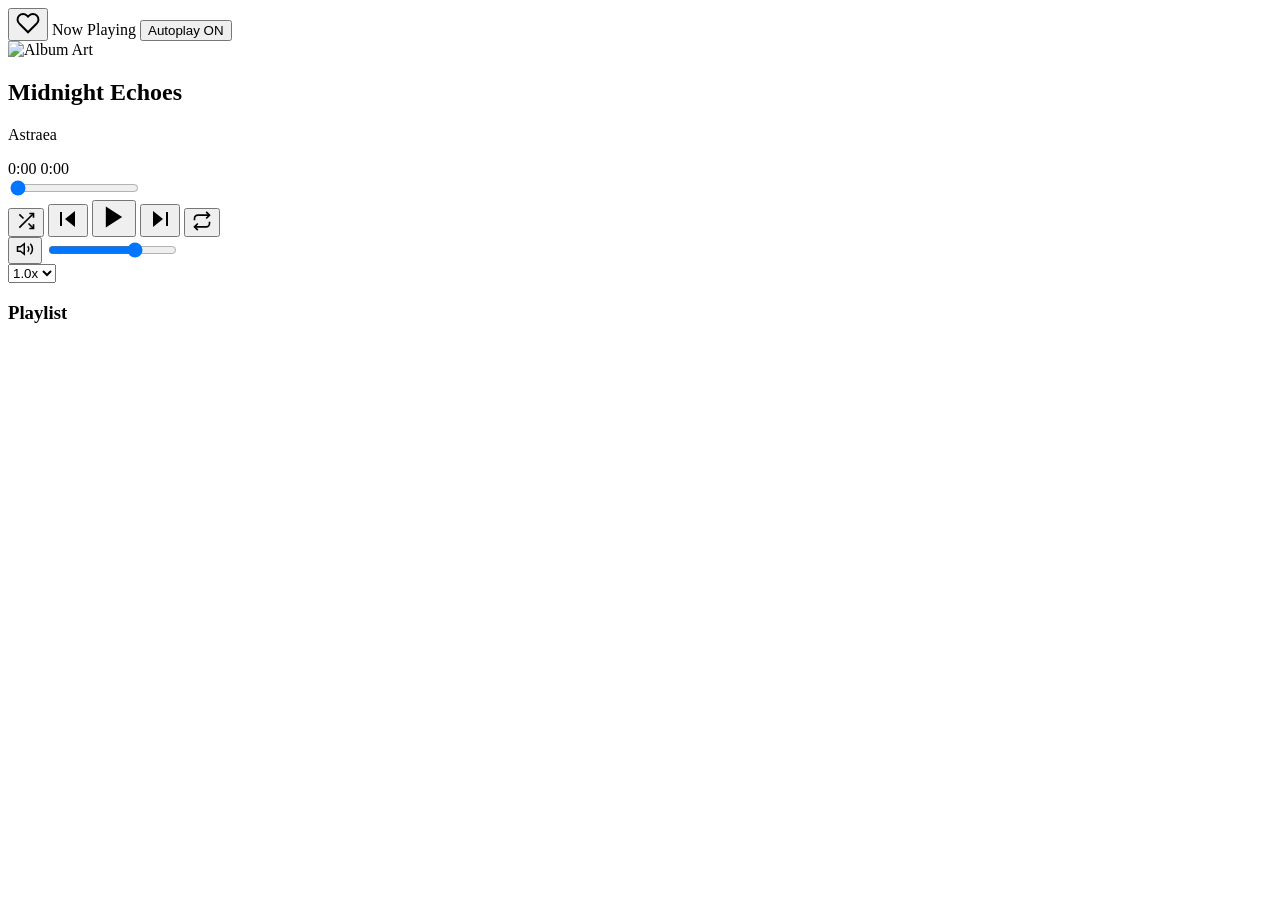
==== Task-2 Music Player/Index.html @ f01f903c "Task-2 music player" ====
<!DOCTYPE html>
<html lang="en">
<head>
    <meta charset="UTF-8">
    <meta name="viewport" content="width=device-width, initial-scale=1.0">
    <title>Modern Music Player</title>
    <link rel="stylesheet" href="style.css">
</head>
<body>

    <div class="player-container">
        
        <div class="main-card">
            
            <div class="top-bar">
                <button id="favorite-btn" class="icon-btn">
                    <svg viewBox="0 0 24 24" width="24" height="24" stroke="currentColor" stroke-width="2" fill="none"><path d="M20.84 4.61a5.5 5.5 0 0 0-7.78 0L12 5.67l-1.06-1.06a5.5 5.5 0 0 0-7.78 7.78l1.06 1.06L12 21.23l7.78-7.78 1.06-1.06a5.5 5.5 0 0 0 0-7.78z"></path></svg>
                </button>
                <span class="view-title">Now Playing</span>
                <button id="autoplay-btn" class="badge-btn active-mode">Autoplay ON</button>
            </div>

            
            <div class="artwork-container">
                <img id="album-art" src="https://images.unsplash.com/photo-1614613535308-eb5fbd3d2c17?w=300&q=80" alt="Album Art">
            </div>

            
            <div class="track-info">
                <h2 id="track-title">Midnight Echoes</h2>
                <p id="track-artist">Astraea</p>
            </div>

            
            <audio id="audio" src="song1.mp3"></audio>

            
            <div class="progress-section">
                <div class="time-display">
                    <span id="current-time">0:00</span>
                    <span id="duration-time">0:00</span>
                </div>
                <input type="range" id="progress-bar" value="0" min="0" max="100" step="0.1">
            </div>

            
            <div class="playback-controls">
                <button id="shuffle-btn" class="icon-btn" title="Shuffle">
                    <svg viewBox="0 0 24 24" width="20" height="20" stroke="currentColor" stroke-width="2" fill="none"><polyline points="16 3 21 3 21 8"></polyline><line x1="4" y1="20" x2="21" y2="3"></line><polyline points="21 16 21 21 16 21"></polyline><line x1="15" y1="15" x2="21" y2="21"></line><line x1="4" y1="4" x2="9" y2="9"></line></svg>
                </button>
                <button id="prev-btn" class="icon-btn">
                    <svg viewBox="0 0 24 24" width="24" height="24" fill="currentColor"><polygon points="19 20 9 12 19 4 19 20"></polygon><line x1="5" y1="5" x2="5" y2="19" stroke="currentColor" stroke-width="2"></line></svg>
                </button>
                <button id="play-pause-btn" class="main-play-btn">
                    <svg id="play-icon" viewBox="0 0 24 24" width="28" height="28" fill="currentColor"><polygon points="5 3 19 12 5 21 5 3"></polygon></svg>
                    <svg id="pause-icon" viewBox="0 0 24 24" width="28" height="28" fill="currentColor" style="display:none;"><rect x="6" y="4" width="4" height="16"></rect><rect x="14" y="4" width="4" height="16"></rect></svg>
                </button>
                <button id="next-btn" class="icon-btn">
                    <svg viewBox="0 0 24 24" width="24" height="24" fill="currentColor"><polygon points="5 4 15 12 5 20 5 4"></polygon><line x1="19" y1="5" x2="19" y2="19" stroke="currentColor" stroke-width="2"></line></svg>
                </button>
                <button id="repeat-btn" class="icon-btn" title="Repeat Mode">
                    <svg viewBox="0 0 24 24" width="20" height="20" stroke="currentColor" stroke-width="2" fill="none"><polyline points="17 1 21 5 17 9"></polyline><path d="M3 11V9a4 4 0 0 1 4-4h14"></path><polyline points="7 23 3 19 7 15"></polyline><path d="M21 13v2a4 4 0 0 1-4 4H3"></path></svg>
                </button>
            </div>

            
            <div class="utility-controls">
                <div class="volume-container">
                    <button id="mute-btn" class="icon-btn">
                        <svg id="volume-icon" viewBox="0 0 24 24" width="18" height="18" stroke="currentColor" stroke-width="2" fill="none"><polygon points="11 5 6 9 2 9 2 15 6 15 11 19 11 5"></polygon><path d="M19.07 4.93a10 10 0 0 1 0 14.14M15.54 8.46a5 5 0 0 1 0 7.07"></path></svg>
                    </button>
                    <input type="range" id="volume-slider" min="0" max="1" step="0.05" value="0.7">
                </div>
                
                <div class="speed-container">
                    <select id="speed-selector">
                        <option value="0.5">0.5x</option>
                        <option value="1.0" selected>1.0x</option>
                        <option value="1.5">1.5x</option>
                        <option value="2.0">2.0x</option>
                    </select>
                </div>
            </div>
        </div>

    
        <div class="playlist-card">
            <h3>Playlist</h3>
            <ul id="playlist-container">
                
            </ul>
        </div>
    </div>

    <script src="script.js"></script>
</body>
</html>
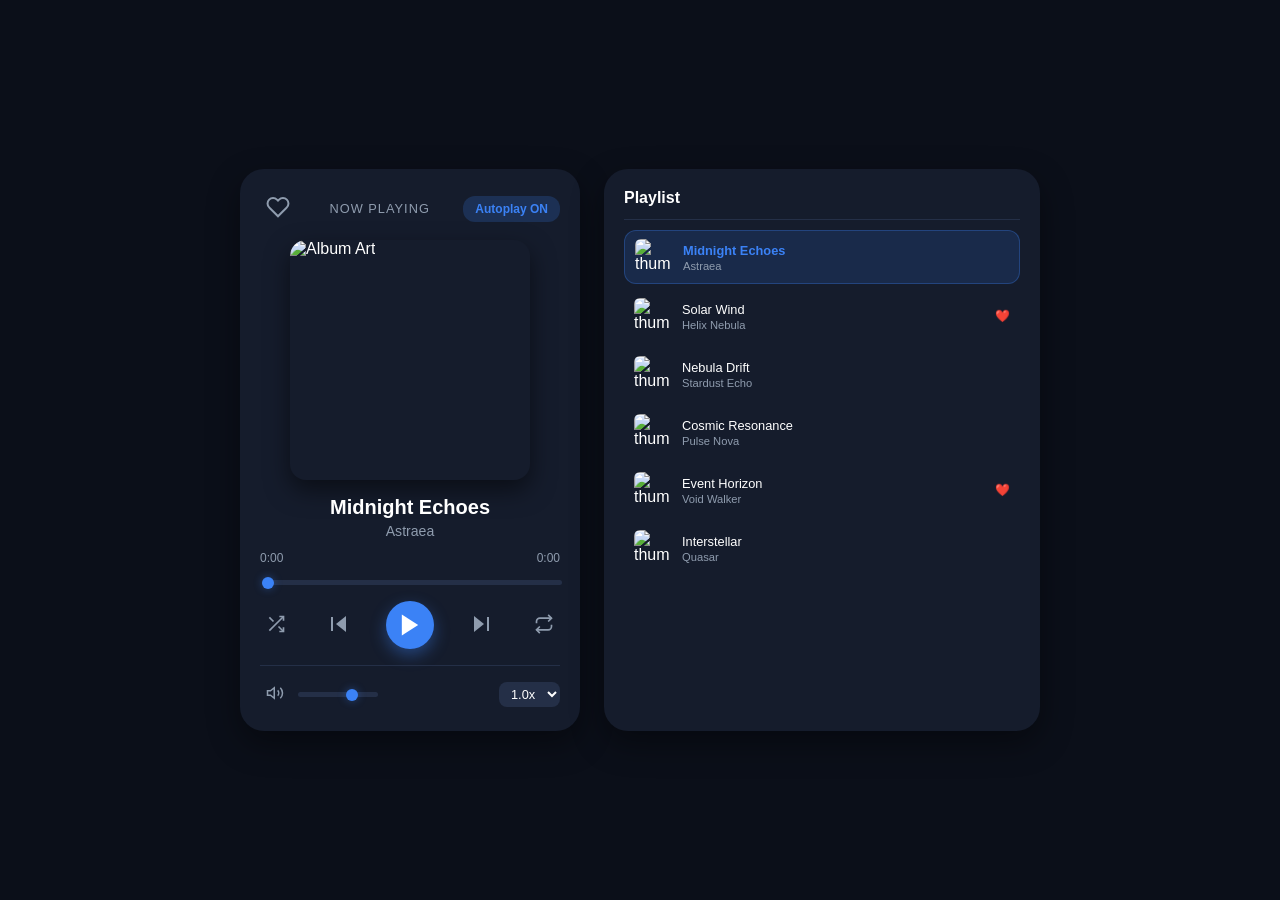
==== commit 7ab3bddc: "Update Index.html" ====
--- a/Task-2 Music Player/Index.html
+++ b/Task-2 Music Player/Index.html
@@ -32,7 +32,7 @@
             </div>
 
             
-            <audio id="audio" src="song1.mp3"></audio>
+            <audio id="audio" src="music/song1.mp3"></audio>
 
             
             <div class="progress-section">
--- a/Task-2 Music Player/style.css
+++ b/Task-2 Music Player/style.css
@@ -0,0 +1,260 @@
+:root {
+    --bg-main: #0b0f19;
+    --card-bg: #151c2c;
+    --text-primary: #ffffff;
+    --text-secondary: #8f9cae;
+    --accent: #3b82f6;
+    --accent-glow: rgba(59, 130, 246, 0.4);
+    --favorite: #ef4444;
+}
+
+html, body {
+    margin: 0;
+    padding: 0;
+    height: 100vh;
+    height: 100dvh;
+    overflow: hidden;
+}
+
+body {
+    font-family: -apple-system, BlinkMacSystemFont, "Segoe UI", Roboto, sans-serif;
+    background-color: var(--bg-main);
+    color: var(--text-primary);
+    display: flex;
+    justify-content: center;
+    align-items: center;
+    padding: 16px;
+    box-sizing: border-box;
+}
+
+.player-container {
+    display: flex;
+    flex-direction: row;
+    gap: 24px;
+    width: 100%;
+    max-width: 800px;
+    max-height: calc(100vh - 32px);
+    justify-content: center;
+    align-items: stretch;
+}
+
+.main-card, .playlist-card {
+    background-color: var(--card-bg);
+    border-radius: 24px;
+    padding: 20px;
+    box-shadow: 0 12px 32px rgba(0, 0, 0, 0.4);
+    box-sizing: border-box;
+    display: flex;
+    flex-direction: column;
+}
+
+.main-card {
+    width: 340px;
+    flex-shrink: 0;
+    justify-content: space-between;
+}
+
+.playlist-card {
+    flex: 1;
+    min-width: 280px;
+}
+
+.top-bar {
+    display: flex;
+    justify-content: space-between;
+    align-items: center;
+    width: 100%;
+    margin-bottom: 12px;
+}
+
+.view-title { font-size: 0.8rem; text-transform: uppercase; letter-spacing: 1px; color: var(--text-secondary); }
+
+.badge-btn {
+    background: #242f47;
+    border: none;
+    color: var(--text-secondary);
+    padding: 6px 12px;
+    font-size: 0.75rem;
+    border-radius: 12px;
+    cursor: pointer;
+}
+
+.badge-btn.active-mode { background: rgba(59, 130, 246, 0.2); color: var(--accent); font-weight: bold; }
+
+.artwork-container {
+    width: 100%;
+    max-width: 240px;
+    aspect-ratio: 1 / 1;
+    border-radius: 16px;
+    overflow: hidden;
+    margin: 0 auto 16px auto;
+    box-shadow: 0 10px 25px rgba(0, 0, 0, 0.5);
+    flex-shrink: 1;
+    min-width: 120px;
+}
+
+.artwork-container img { width: 100%; height: 100%; object-fit: cover; }
+
+.track-info { text-align: center; width: 100%; margin-bottom: 12px; }
+.track-info h2 { margin: 0 0 4px 0; font-size: 1.25rem; font-weight: 700; white-space: nowrap; overflow: hidden; text-overflow: ellipsis; }
+.track-info p { margin: 0; color: var(--text-secondary); font-size: 0.88rem; }
+
+.progress-section { width: 100%; margin-bottom: 12px; }
+.time-display { display: flex; justify-content: space-between; font-size: 0.75rem; color: var(--text-secondary); margin-bottom: 6px; }
+
+input[type="range"] {
+    width: 100%;
+    -webkit-appearance: none;
+    background: #242f47;
+    height: 5px;
+    border-radius: 4px;
+    outline: none;
+    cursor: pointer;
+}
+
+input[type="range"]::-webkit-slider-thumb {
+    -webkit-appearance: none;
+    width: 12px;
+    height: 12px;
+    border-radius: 50%;
+    background: var(--accent);
+    box-shadow: 0 0 8px var(--accent-glow);
+}
+
+.playback-controls {
+    display: flex;
+    justify-content: space-between;
+    align-items: center;
+    width: 100%;
+    margin-bottom: 16px;
+}
+
+.icon-btn {
+    background: none;
+    border: none;
+    color: var(--text-secondary);
+    cursor: pointer;
+    border-radius: 50%;
+    padding: 6px;
+    transition: all 0.2s;
+}
+
+.icon-btn:hover, .icon-btn.active-mode { color: var(--text-primary); transform: scale(1.05); }
+.icon-btn.active-mode { color: var(--accent); }
+.icon-btn.favorited { color: var(--favorite); fill: var(--favorite); }
+
+.main-play-btn {
+    background: var(--accent);
+    color: white;
+    border: none;
+    width: 48px;
+    height: 48px;
+    border-radius: 50%;
+    display: flex;
+    justify-content: center;
+    align-items: center;
+    cursor: pointer;
+    box-shadow: 0 6px 16px var(--accent-glow);
+    transition: 0.2s;
+}
+
+.main-play-btn:hover { transform: scale(1.05); }
+
+.utility-controls {
+    display: flex;
+    width: 100%;
+    justify-content: space-between;
+    align-items: center;
+    gap: 12px;
+    border-top: 1px solid #242f47;
+    padding-top: 12px;
+}
+
+.volume-container { display: flex; align-items: center; gap: 6px; flex: 1; }
+.volume-container input[type="range"] { max-width: 80px; }
+
+#speed-selector {
+    background: #242f47;
+    color: var(--text-primary);
+    border: none;
+    padding: 4px 8px;
+    border-radius: 8px;
+    cursor: pointer;
+    font-size: 0.8rem;
+    outline: none;
+}
+
+.playlist-card h3 {
+    margin-top: 0;
+    border-bottom: 1px solid #242f47;
+    padding-bottom: 12px;
+    font-size: 1rem;
+    margin-bottom: 10px;
+}
+
+#playlist-container {
+    list-style: none;
+    padding: 0;
+    margin: 0;
+    overflow-y: auto;
+    flex: 1;
+}
+
+.playlist-item {
+    display: flex;
+    align-items: center;
+    gap: 12px;
+    padding: 8px 10px;
+    border-radius: 12px;
+    cursor: pointer;
+    margin-bottom: 6px;
+    transition: 0.2s;
+}
+
+.playlist-item:hover { background: #1e293b; }
+.playlist-item.playing { background: rgba(59, 130, 246, 0.15); border: 1px solid rgba(59, 130, 246, 0.3); }
+.playlist-item.playing .p-title { color: var(--accent); font-weight: bold; }
+
+.playlist-thumb { width: 36px; height: 36px; border-radius: 6px; object-fit: cover; }
+.playlist-details { flex: 1; overflow: hidden; }
+.p-title { font-size: 0.8rem; margin: 0 0 2px 0; white-space: nowrap; overflow: hidden; text-overflow: ellipsis; }
+.p-artist { font-size: 0.7rem; color: var(--text-secondary); margin: 0; }
+.fav-indicator { color: var(--favorite); font-size: 0.75rem; margin-left: auto; }
+
+#playlist-container::-webkit-scrollbar { width: 4px; }
+#playlist-container::-webkit-scrollbar-track { background: transparent; }
+#playlist-container::-webkit-scrollbar-thumb { background: #242f47; border-radius: 2px; }
+
+@media (max-width: 680px) {
+    .player-container {
+        flex-direction: column;
+        max-width: 340px;
+        height: 100%;
+        justify-content: flex-start;
+    }
+
+    .main-card {
+        width: 100%;
+        flex-shrink: 0;
+        padding: 16px;
+    }
+
+    .playlist-card {
+        width: 100%;
+        flex: 1;
+        min-height: 120px;
+        padding: 16px;
+    }
+
+    .artwork-container {
+        max-width: 130px;
+        margin-bottom: 10px;
+    }
+
+    .track-info h2 { font-size: 1.1rem; }
+    .playback-controls { margin-bottom: 10px; }
+}
+
+@media (max-height: 480px) {
+    .artwork-container { display: none; }
+}
